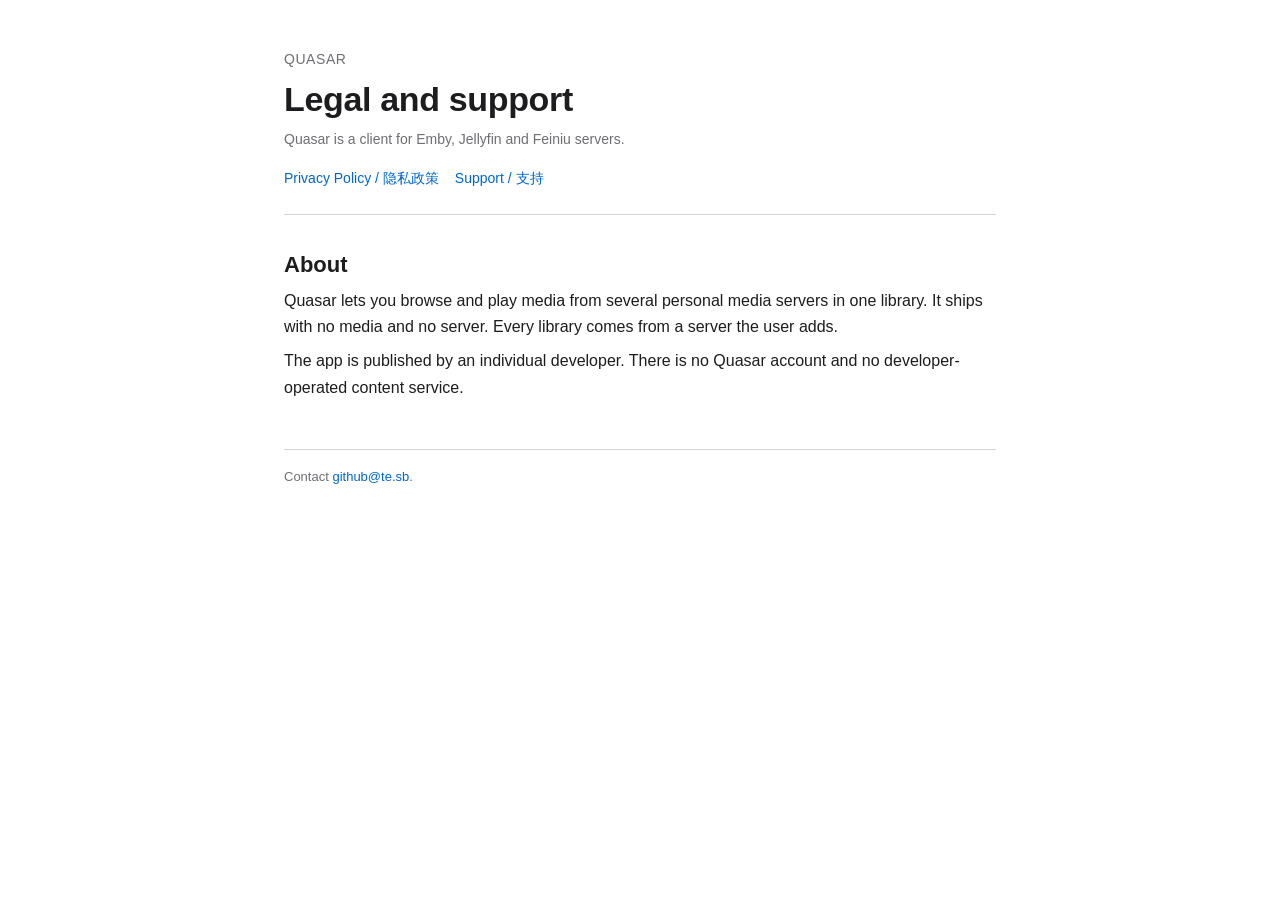
==== index.html @ e2b9041f "feat: 加 Quasar 隐私政策和支持页" ====
<!doctype html>
<html lang="en">
<head>
<meta charset="utf-8">
<meta name="viewport" content="width=device-width, initial-scale=1">
<title>Quasar</title>
<link rel="stylesheet" href="style.css">
</head>
<body>
<main>
<header>
<p class="kicker">Quasar</p>
<h1>Legal and support</h1>
<p class="meta">Quasar is a client for Emby, Jellyfin and Feiniu servers.</p>
<nav><a href="privacy.html">Privacy Policy / 隐私政策</a><a href="support.html">Support / 支持</a></nav>
</header>
<section>
<h2>About</h2>
<p>Quasar lets you browse and play media from several personal media servers in one library. It ships with no media and no server. Every library comes from a server the user adds.</p>
<p>The app is published by an individual developer. There is no Quasar account and no developer-operated content service.</p>
</section>
<footer>Contact <a href="mailto:github@te.sb">github@te.sb</a>.</footer>
</main>
</body>
</html>
---- style.css ----
:root {
  color-scheme: light dark;
  --bg: #ffffff;
  --fg: #1d1d1f;
  --muted: #6e6e73;
  --line: #d2d2d7;
  --accent: #0066cc;
}

@media (prefers-color-scheme: dark) {
  :root {
    --bg: #000000;
    --fg: #f5f5f7;
    --muted: #a1a1a6;
    --line: #333336;
    --accent: #2997ff;
  }
}

* {
  box-sizing: border-box;
}

html {
  -webkit-text-size-adjust: 100%;
}

body {
  margin: 0;
  background: var(--bg);
  color: var(--fg);
  font: 16px/1.65 -apple-system, BlinkMacSystemFont, "Segoe UI", "PingFang SC",
    "Hiragino Sans GB", "Microsoft YaHei", sans-serif;
}

main {
  max-width: 760px;
  margin: 0 auto;
  padding: 48px 24px 80px;
}

header {
  padding-bottom: 24px;
  border-bottom: 1px solid var(--line);
}

.kicker {
  margin: 0;
  color: var(--muted);
  font-size: 14px;
  letter-spacing: 0.04em;
  text-transform: uppercase;
}

h1 {
  margin: 8px 0 4px;
  font-size: 34px;
  line-height: 1.2;
  letter-spacing: -0.01em;
}

h2 {
  margin: 36px 0 8px;
  font-size: 22px;
  line-height: 1.3;
}

h3 {
  margin: 24px 0 6px;
  font-size: 17px;
}

p,
li {
  margin: 8px 0;
}

ul {
  padding-left: 1.2em;
}

.meta,
.muted {
  color: var(--muted);
  font-size: 14px;
}

a {
  color: var(--accent);
  text-decoration: none;
}

a:hover {
  text-decoration: underline;
}

hr {
  border: 0;
  border-top: 1px solid var(--line);
  margin: 48px 0;
}

nav {
  display: flex;
  flex-wrap: wrap;
  gap: 16px;
  margin-top: 16px;
  font-size: 14px;
}

section[lang="zh-CN"] {
  line-height: 1.8;
}

footer {
  margin-top: 48px;
  padding-top: 16px;
  border-top: 1px solid var(--line);
  color: var(--muted);
  font-size: 13px;
}
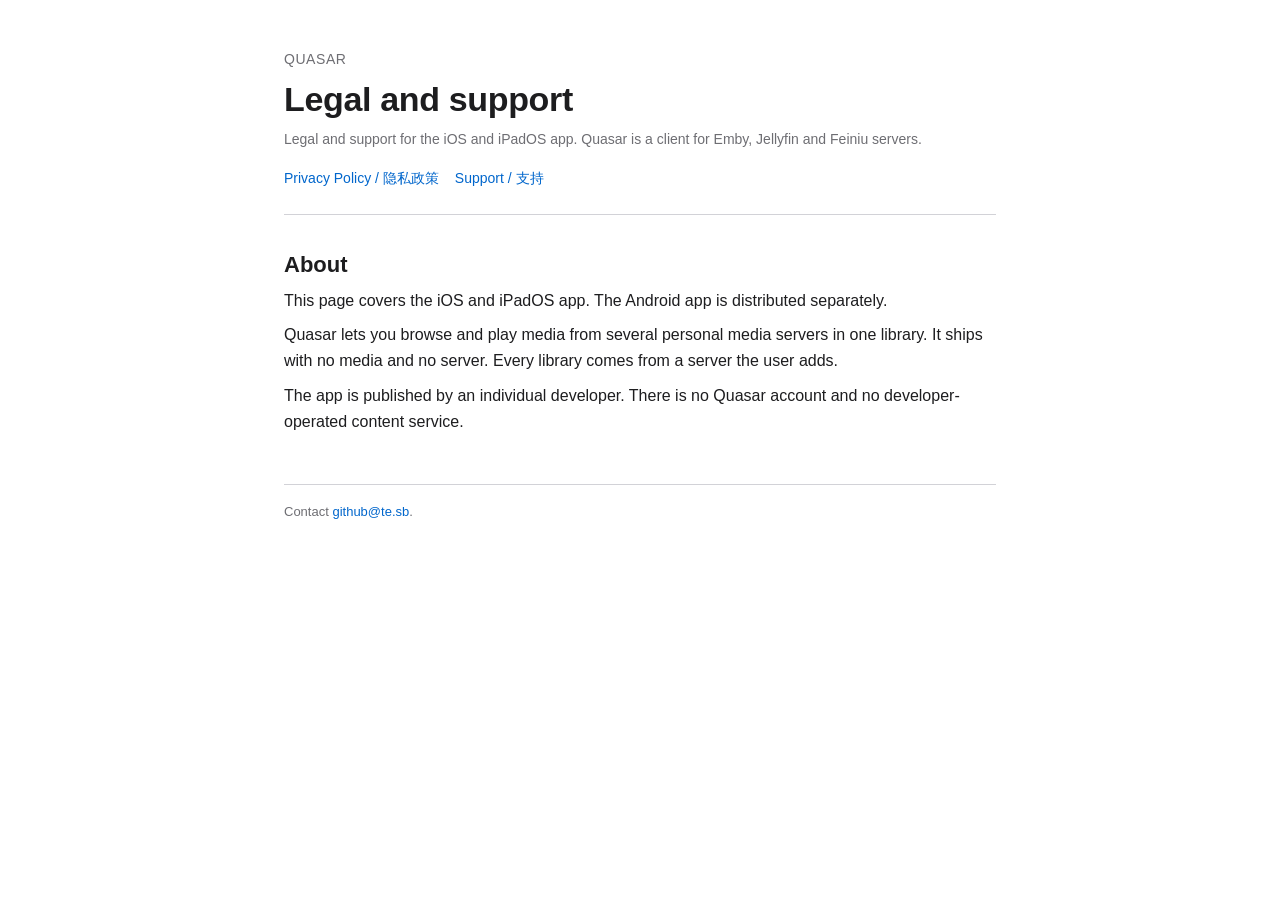
==== commit cd11f4cf: "docs: 隐私政策按 iOS 实际数据流重写 - 只写 iOS/iPadOS 版，去掉 Android 专属流程 - Trakt 改成公开榜单数据，不再说只有登录后才请求 - 补 Trakt 图片服" ====
--- a/index.html
+++ b/index.html
@@ -11,11 +11,12 @@
 <header>
 <p class="kicker">Quasar</p>
 <h1>Legal and support</h1>
-<p class="meta">Quasar is a client for Emby, Jellyfin and Feiniu servers.</p>
+<p class="meta">Legal and support for the iOS and iPadOS app. Quasar is a client for Emby, Jellyfin and Feiniu servers.</p>
 <nav><a href="privacy.html">Privacy Policy / 隐私政策</a><a href="support.html">Support / 支持</a></nav>
 </header>
 <section>
 <h2>About</h2>
+<p>This page covers the iOS and iPadOS app. The Android app is distributed separately.</p>
 <p>Quasar lets you browse and play media from several personal media servers in one library. It ships with no media and no server. Every library comes from a server the user adds.</p>
 <p>The app is published by an individual developer. There is no Quasar account and no developer-operated content service.</p>
 </section>
